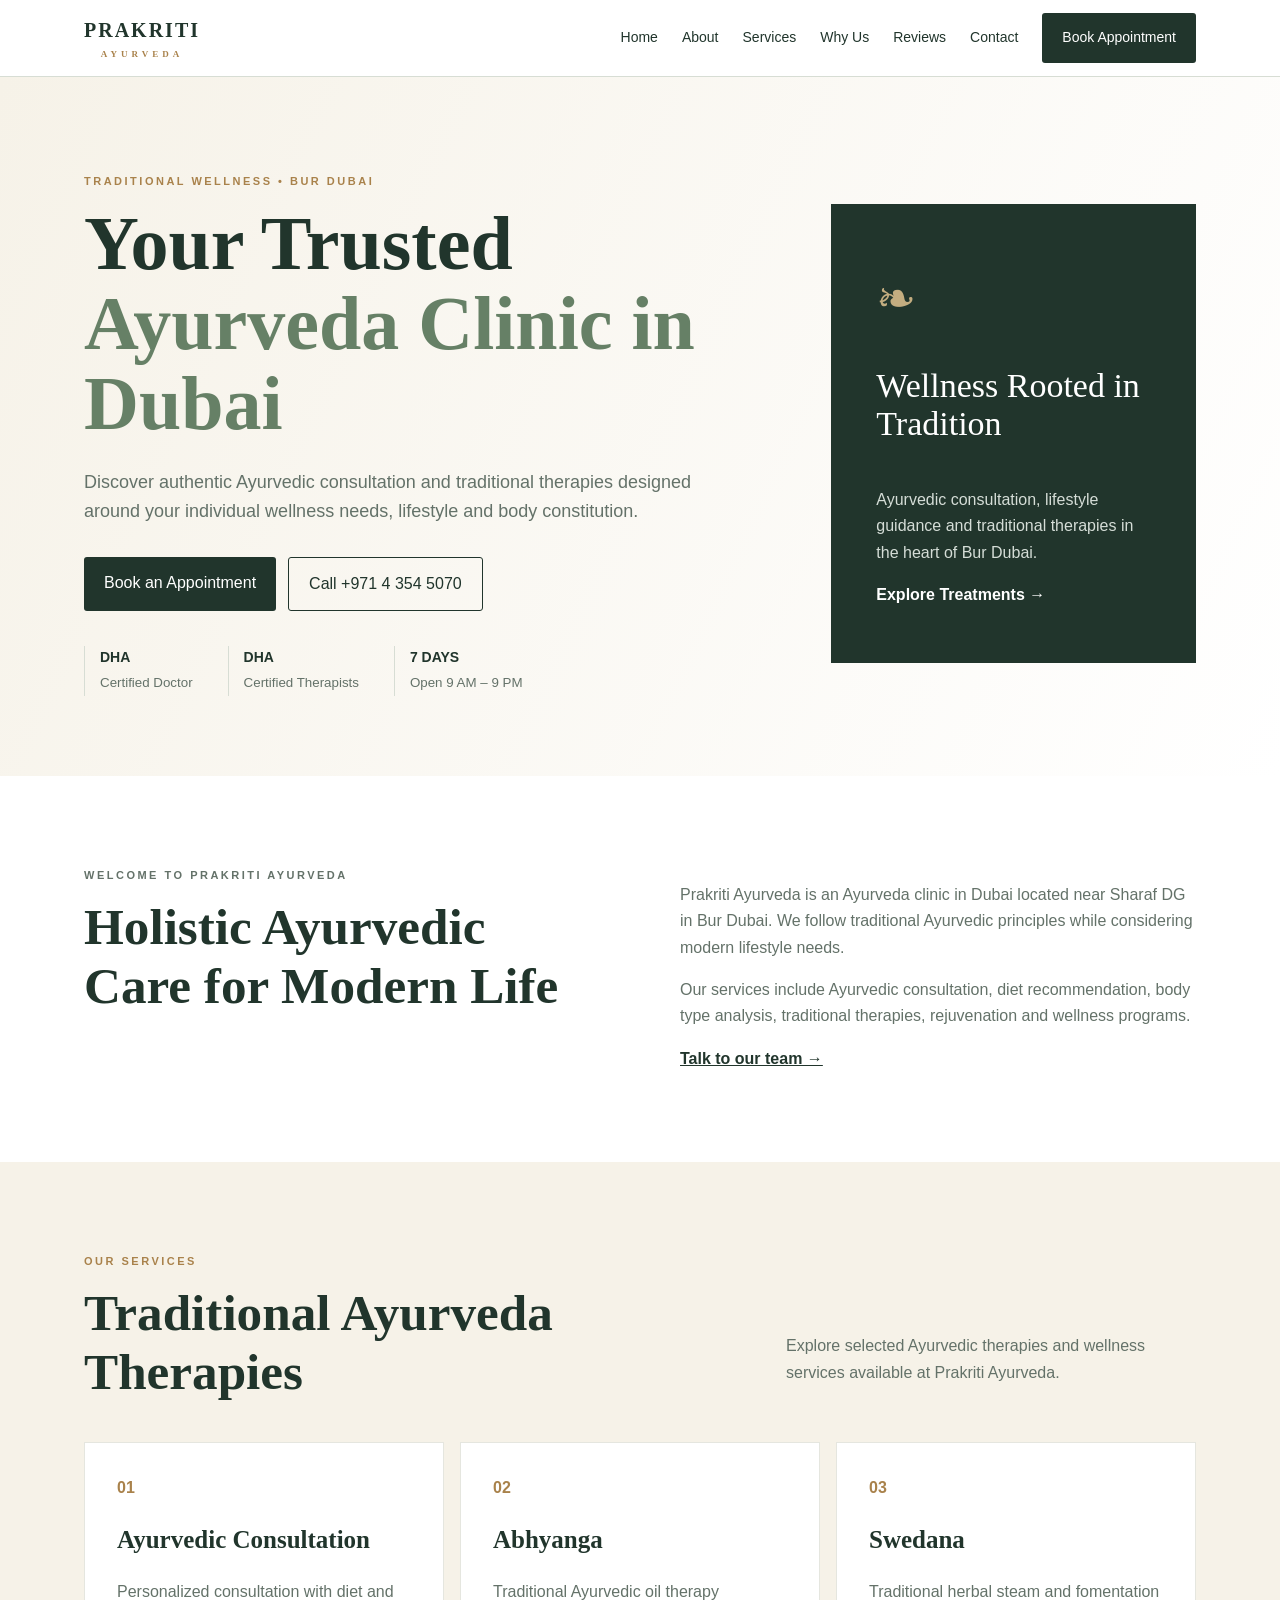
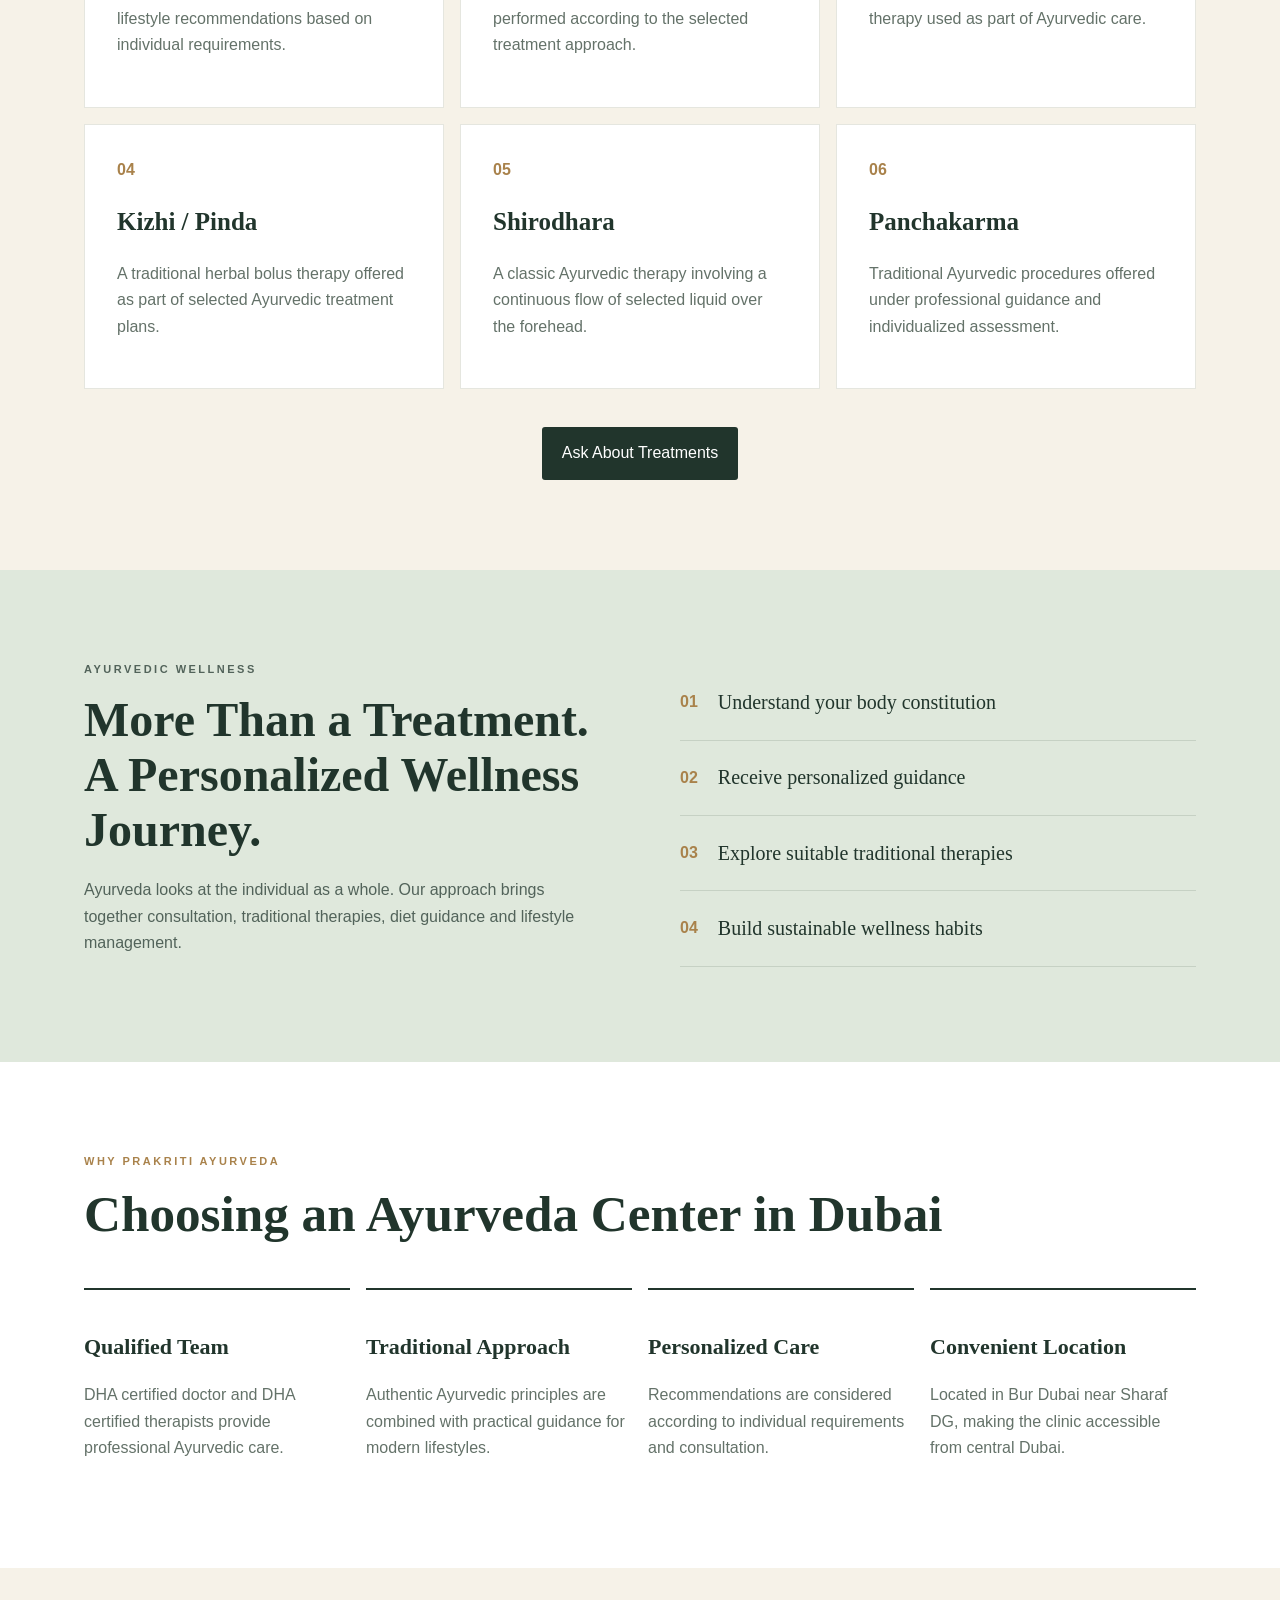
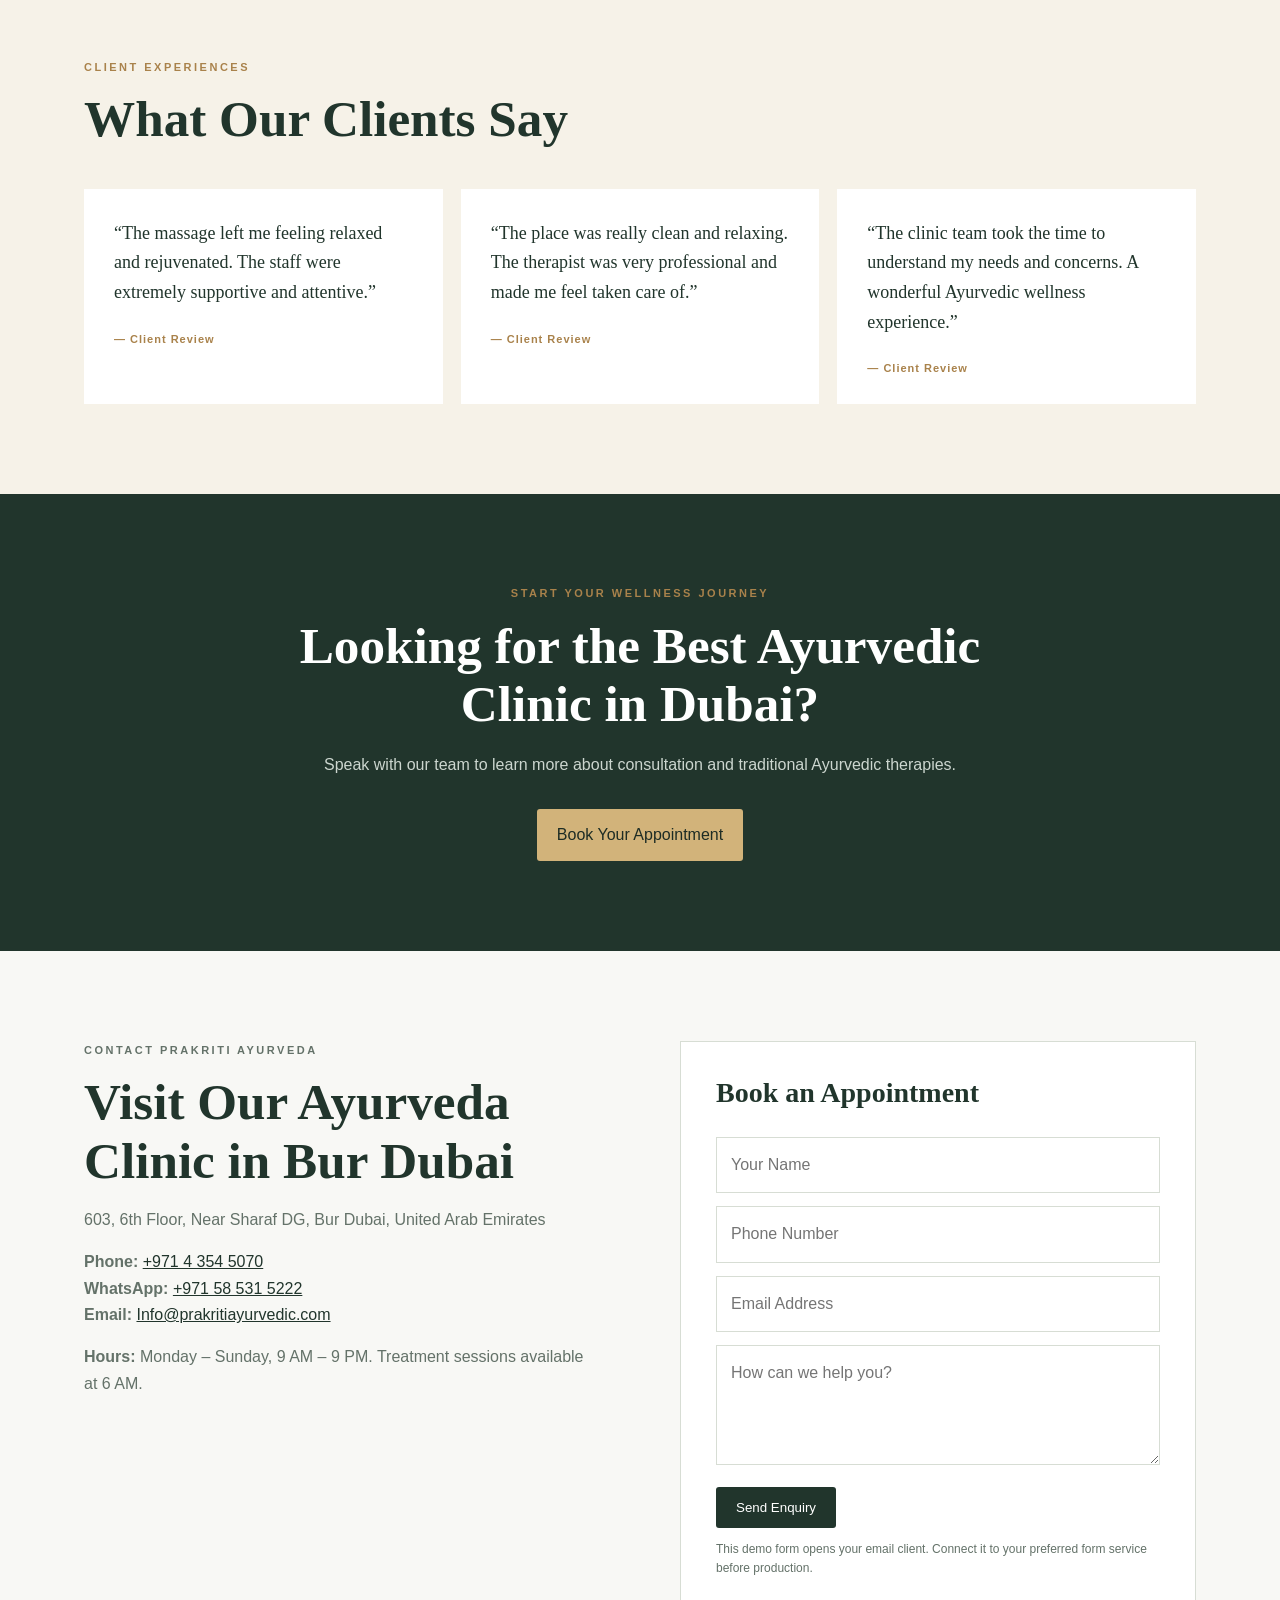
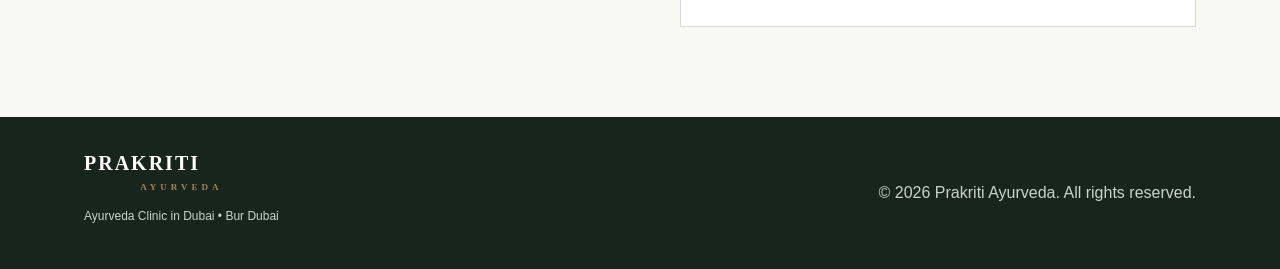
==== index.html @ c51dbab9 "Add files via upload" ====
<!DOCTYPE html>
<html lang="en">
<head>
  <meta charset="UTF-8">
  <meta name="viewport" content="width=device-width, initial-scale=1.0">
  <title>Prakriti Ayurveda | Ayurveda Clinic in Dubai</title>
  <meta name="description" content="Prakriti Ayurveda is an Ayurveda clinic in Bur Dubai offering Ayurvedic consultation, traditional therapies, Panchakarma, rejuvenation and wellness services.">
  <meta name="keywords" content="best ayurvedic clinic in dubai, ayurveda clinic in dubai, ayurveda center in dubai">
  <link rel="canonical" href="https://prakritiayurvedic.com/">
  <link rel="stylesheet" href="style.css">
</head>
<body>
<header class="header">
  <div class="container nav">
    <a class="logo" href="#home">PRAKRITI <span>AYURVEDA</span></a>
    <button class="menu" aria-label="Open menu">☰</button>
    <nav>
      <a href="#home">Home</a><a href="#about">About</a><a href="#services">Services</a>
      <a href="#why">Why Us</a><a href="#reviews">Reviews</a><a href="#contact">Contact</a>
      <a class="nav-btn" href="#contact">Book Appointment</a>
    </nav>
  </div>
</header>

<main id="home">
<section class="hero">
  <div class="container hero-grid">
    <div>
      <p class="eyebrow">TRADITIONAL WELLNESS • BUR DUBAI</p>
      <h1>Your Trusted <span>Ayurveda Clinic in Dubai</span></h1>
      <p class="hero-copy">Discover authentic Ayurvedic consultation and traditional therapies designed around your individual wellness needs, lifestyle and body constitution.</p>
      <div class="buttons">
        <a class="btn" href="#contact">Book an Appointment</a>
        <a class="btn secondary" href="tel:+97143545070">Call +971 4 354 5070</a>
      </div>
      <div class="trust">
        <div><strong>DHA</strong><small>Certified Doctor</small></div>
        <div><strong>DHA</strong><small>Certified Therapists</small></div>
        <div><strong>7 DAYS</strong><small>Open 9 AM – 9 PM</small></div>
      </div>
    </div>
    <div class="hero-card">
      <div class="leaf">❧</div>
      <h2>Wellness Rooted in Tradition</h2>
      <p>Ayurvedic consultation, lifestyle guidance and traditional therapies in the heart of Bur Dubai.</p>
      <a href="#services">Explore Treatments →</a>
    </div>
  </div>
</section>

<section class="intro" id="about">
  <div class="container two-col">
    <div>
      <p class="eyebrow">WELCOME TO PRAKRITI AYURVEDA</p>
      <h2>Holistic Ayurvedic Care for Modern Life</h2>
    </div>
    <div>
      <p>Prakriti Ayurveda is an Ayurveda clinic in Dubai located near Sharaf DG in Bur Dubai. We follow traditional Ayurvedic principles while considering modern lifestyle needs.</p>
      <p>Our services include Ayurvedic consultation, diet recommendation, body type analysis, traditional therapies, rejuvenation and wellness programs.</p>
      <a class="text-link" href="#contact">Talk to our team →</a>
    </div>
  </div>
</section>

<section class="services" id="services">
  <div class="container">
    <div class="section-head">
      <div><p class="eyebrow">OUR SERVICES</p><h2>Traditional Ayurveda Therapies</h2></div>
      <p>Explore selected Ayurvedic therapies and wellness services available at Prakriti Ayurveda.</p>
    </div>
    <div class="cards">
      <article><span>01</span><h3>Ayurvedic Consultation</h3><p>Personalized consultation with diet and lifestyle recommendations based on individual requirements.</p></article>
      <article><span>02</span><h3>Abhyanga</h3><p>Traditional Ayurvedic oil therapy performed according to the selected treatment approach.</p></article>
      <article><span>03</span><h3>Swedana</h3><p>Traditional herbal steam and fomentation therapy used as part of Ayurvedic care.</p></article>
      <article><span>04</span><h3>Kizhi / Pinda</h3><p>A traditional herbal bolus therapy offered as part of selected Ayurvedic treatment plans.</p></article>
      <article><span>05</span><h3>Shirodhara</h3><p>A classic Ayurvedic therapy involving a continuous flow of selected liquid over the forehead.</p></article>
      <article><span>06</span><h3>Panchakarma</h3><p>Traditional Ayurvedic procedures offered under professional guidance and individualized assessment.</p></article>
    </div>
    <div class="center"><a class="btn" href="#contact">Ask About Treatments</a></div>
  </div>
</section>

<section class="feature">
  <div class="container feature-grid">
    <div class="feature-box"><p class="eyebrow">AYURVEDIC WELLNESS</p><h2>More Than a Treatment. A Personalized Wellness Journey.</h2><p>Ayurveda looks at the individual as a whole. Our approach brings together consultation, traditional therapies, diet guidance and lifestyle management.</p></div>
    <div class="points">
      <div><b>01</b><span>Understand your body constitution</span></div>
      <div><b>02</b><span>Receive personalized guidance</span></div>
      <div><b>03</b><span>Explore suitable traditional therapies</span></div>
      <div><b>04</b><span>Build sustainable wellness habits</span></div>
    </div>
  </div>
</section>

<section class="why" id="why">
  <div class="container">
    <p class="eyebrow">WHY PRAKRITI AYURVEDA</p>
    <h2>Choosing an Ayurveda Center in Dubai</h2>
    <div class="why-grid">
      <div><h3>Qualified Team</h3><p>DHA certified doctor and DHA certified therapists provide professional Ayurvedic care.</p></div>
      <div><h3>Traditional Approach</h3><p>Authentic Ayurvedic principles are combined with practical guidance for modern lifestyles.</p></div>
      <div><h3>Personalized Care</h3><p>Recommendations are considered according to individual requirements and consultation.</p></div>
      <div><h3>Convenient Location</h3><p>Located in Bur Dubai near Sharaf DG, making the clinic accessible from central Dubai.</p></div>
    </div>
  </div>
</section>

<section class="reviews" id="reviews">
  <div class="container">
    <p class="eyebrow">CLIENT EXPERIENCES</p>
    <h2>What Our Clients Say</h2>
    <div class="review-grid">
      <blockquote>“The massage left me feeling relaxed and rejuvenated. The staff were extremely supportive and attentive.”<cite>— Client Review</cite></blockquote>
      <blockquote>“The place was really clean and relaxing. The therapist was very professional and made me feel taken care of.”<cite>— Client Review</cite></blockquote>
      <blockquote>“The clinic team took the time to understand my needs and concerns. A wonderful Ayurvedic wellness experience.”<cite>— Client Review</cite></blockquote>
    </div>
  </div>
</section>

<section class="cta">
  <div class="container"><p class="eyebrow">START YOUR WELLNESS JOURNEY</p><h2>Looking for the Best Ayurvedic Clinic in Dubai?</h2><p>Speak with our team to learn more about consultation and traditional Ayurvedic therapies.</p><a class="btn" href="#contact">Book Your Appointment</a></div>
</section>

<section class="contact" id="contact">
  <div class="container contact-grid">
    <div>
      <p class="eyebrow">CONTACT PRAKRITI AYURVEDA</p>
      <h2>Visit Our Ayurveda Clinic in Bur Dubai</h2>
      <p>603, 6th Floor, Near Sharaf DG, Bur Dubai, United Arab Emirates</p>
      <p><strong>Phone:</strong> <a href="tel:+97143545070">+971 4 354 5070</a><br>
      <strong>WhatsApp:</strong> <a href="https://wa.me/971585315222" target="_blank">+971 58 531 5222</a><br>
      <strong>Email:</strong> <a href="mailto:Info@prakritiayurvedic.com">Info@prakritiayurvedic.com</a></p>
      <p><strong>Hours:</strong> Monday – Sunday, 9 AM – 9 PM. Treatment sessions available at 6 AM.</p>
    </div>
    <form id="appointmentForm">
      <h3>Book an Appointment</h3>
      <input name="name" placeholder="Your Name" required>
      <input name="phone" placeholder="Phone Number" required>
      <input name="email" type="email" placeholder="Email Address">
      <textarea name="message" placeholder="How can we help you?"></textarea>
      <button class="btn" type="submit">Send Enquiry</button>
      <p class="form-note">This demo form opens your email client. Connect it to your preferred form service before production.</p>
    </form>
  </div>
</section>
</main>

<footer><div class="container footer"><div><a class="logo" href="#home">PRAKRITI <span>AYURVEDA</span></a><p>Ayurveda Clinic in Dubai • Bur Dubai</p></div><div>© 2026 Prakriti Ayurveda. All rights reserved.</div></div></footer>
<script src="script.js"></script>
</body>
</html>
---- style.css ----
:root{
  --ink:#21352c;--muted:#647269;--cream:#f6f2e8;--sage:#dfe8dc;--gold:#a9824b;
  --white:#fff;--line:#d7ddd4;--max:1160px
}
*{box-sizing:border-box}html{scroll-behavior:smooth}body{margin:0;font-family:Inter,Arial,sans-serif;color:var(--ink);background:#fff;line-height:1.65}
.container{max-width:var(--max);margin:auto;padding:0 24px}.header{position:sticky;top:0;z-index:10;background:rgba(255,255,255,.95);border-bottom:1px solid var(--line);backdrop-filter:blur(10px)}
.nav{height:76px;display:flex;align-items:center;justify-content:space-between}.logo{font-family:Georgia,serif;font-weight:800;letter-spacing:2px;text-decoration:none;color:var(--ink);font-size:20px}.logo span{display:block;font-size:9px;letter-spacing:4px;color:var(--gold);text-align:center}
nav{display:flex;align-items:center;gap:24px}nav a{color:var(--ink);text-decoration:none;font-size:14px}.nav-btn,.btn{background:var(--ink);color:#fff!important;padding:13px 20px;border-radius:3px;text-decoration:none;display:inline-block;border:0;cursor:pointer}.menu{display:none;background:none;border:0;font-size:24px}
.hero{background:linear-gradient(115deg,var(--cream),#fff);padding:95px 0 80px}.hero-grid{display:grid;grid-template-columns:1.3fr .7fr;gap:70px;align-items:center}.eyebrow{font-size:11px;letter-spacing:2.5px;font-weight:800;color:var(--gold);margin:0 0 14px}.hero h1{font:700 clamp(44px,6vw,76px)/1.05 Georgia,serif;margin:0 0 24px;max-width:800px}.hero h1 span{color:#668066}.hero-copy{font-size:18px;color:var(--muted);max-width:650px}.buttons{display:flex;gap:12px;flex-wrap:wrap;margin:30px 0}.btn.secondary{background:transparent;color:var(--ink)!important;border:1px solid var(--ink)}.trust{display:flex;gap:35px;margin-top:35px}.trust div{border-left:1px solid var(--line);padding-left:15px}.trust strong{display:block;font-size:14px}.trust small{color:var(--muted)}.hero-card{background:var(--ink);color:#fff;padding:55px 45px;min-height:360px;display:flex;flex-direction:column;justify-content:center}.hero-card .leaf{font-size:48px;color:#c3ad80}.hero-card h2{font:500 34px Georgia,serif}.hero-card p{color:#d5ddd7}.hero-card a{color:#fff;text-decoration:none;font-weight:700}
section{padding:90px 0}.intro{background:#fff}.two-col{display:grid;grid-template-columns:1fr 1fr;gap:80px}.two-col h2,.section-head h2,.why h2,.reviews h2,.contact h2,.cta h2{font:600 clamp(34px,4vw,52px)/1.15 Georgia,serif;margin:0}.two-col p{color:var(--muted)}.text-link{color:var(--ink);font-weight:700}
.services{background:var(--cream)}.section-head{display:flex;justify-content:space-between;gap:50px;align-items:end;margin-bottom:40px}.section-head>p{max-width:410px;color:var(--muted)}.cards{display:grid;grid-template-columns:repeat(3,1fr);gap:16px}.cards article{background:#fff;padding:32px;min-height:235px;border:1px solid #e5e6df}.cards span{color:var(--gold);font-weight:800}.cards h3{font:600 25px Georgia,serif}.cards p{color:var(--muted)}.center{text-align:center;margin-top:38px}
.feature{background:var(--sage)}.feature-grid{display:grid;grid-template-columns:1fr 1fr;gap:80px;align-items:center}.feature-box h2{font:600 48px/1.15 Georgia,serif;margin:0 0 20px}.feature-box p{color:#52635a}.points{display:grid;gap:0}.points div{display:flex;gap:20px;align-items:center;padding:24px 0;border-bottom:1px solid #c6d1c4}.points b{color:var(--gold)}.points span{font:500 20px Georgia,serif}
.why{background:#fff}.why-grid{display:grid;grid-template-columns:repeat(4,1fr);gap:16px;margin-top:45px}.why-grid>div{border-top:2px solid var(--ink);padding-top:22px}.why-grid h3{font:600 22px Georgia,serif}.why-grid p{color:var(--muted)}
.reviews{background:var(--cream)}.review-grid{display:grid;grid-template-columns:repeat(3,1fr);gap:18px;margin-top:40px}.review-grid blockquote{margin:0;background:#fff;padding:30px;font-family:Georgia,serif;font-size:18px}.review-grid cite{display:block;margin-top:25px;color:var(--gold);font:700 11px Arial;letter-spacing:1px}
.cta{background:var(--ink);color:#fff;text-align:center}.cta h2{max-width:800px;margin:0 auto 18px}.cta p:not(.eyebrow){color:#ccd6cf;max-width:650px;margin:0 auto 30px}.cta .btn{background:#d2b37a;color:#1d2c24!important}
.contact{background:#f8f8f5}.contact-grid{display:grid;grid-template-columns:1fr 1fr;gap:80px}.contact p{color:var(--muted)}.contact a{color:var(--ink)}form{background:#fff;padding:35px;border:1px solid var(--line)}form h3{font:600 28px Georgia,serif;margin-top:0}input,textarea{width:100%;padding:14px;margin-bottom:13px;border:1px solid var(--line);font:inherit}textarea{min-height:120px;resize:vertical}.form-note{font-size:12px!important}
footer{background:#18251f;color:#c9d2cc;padding:30px 0}.footer{display:flex;justify-content:space-between;gap:30px;align-items:center}.footer .logo{color:#fff}.footer p{font-size:12px}
@media(max-width:850px){nav{display:none}.menu{display:block}.nav.open nav{display:flex;position:absolute;top:76px;left:0;right:0;background:#fff;flex-direction:column;padding:25px}.hero-grid,.two-col,.feature-grid,.contact-grid{grid-template-columns:1fr}.hero{padding:65px 0}.hero-card{min-height:280px}.cards{grid-template-columns:repeat(2,1fr)}.why-grid{grid-template-columns:repeat(2,1fr)}.review-grid{grid-template-columns:1fr}.section-head{display:block}.feature-box h2{font-size:38px}}
@media(max-width:560px){.cards,.why-grid{grid-template-columns:1fr}.trust{gap:12px;flex-wrap:wrap}.hero h1{font-size:44px}.footer{display:block}.footer>div:last-child{margin-top:20px}}
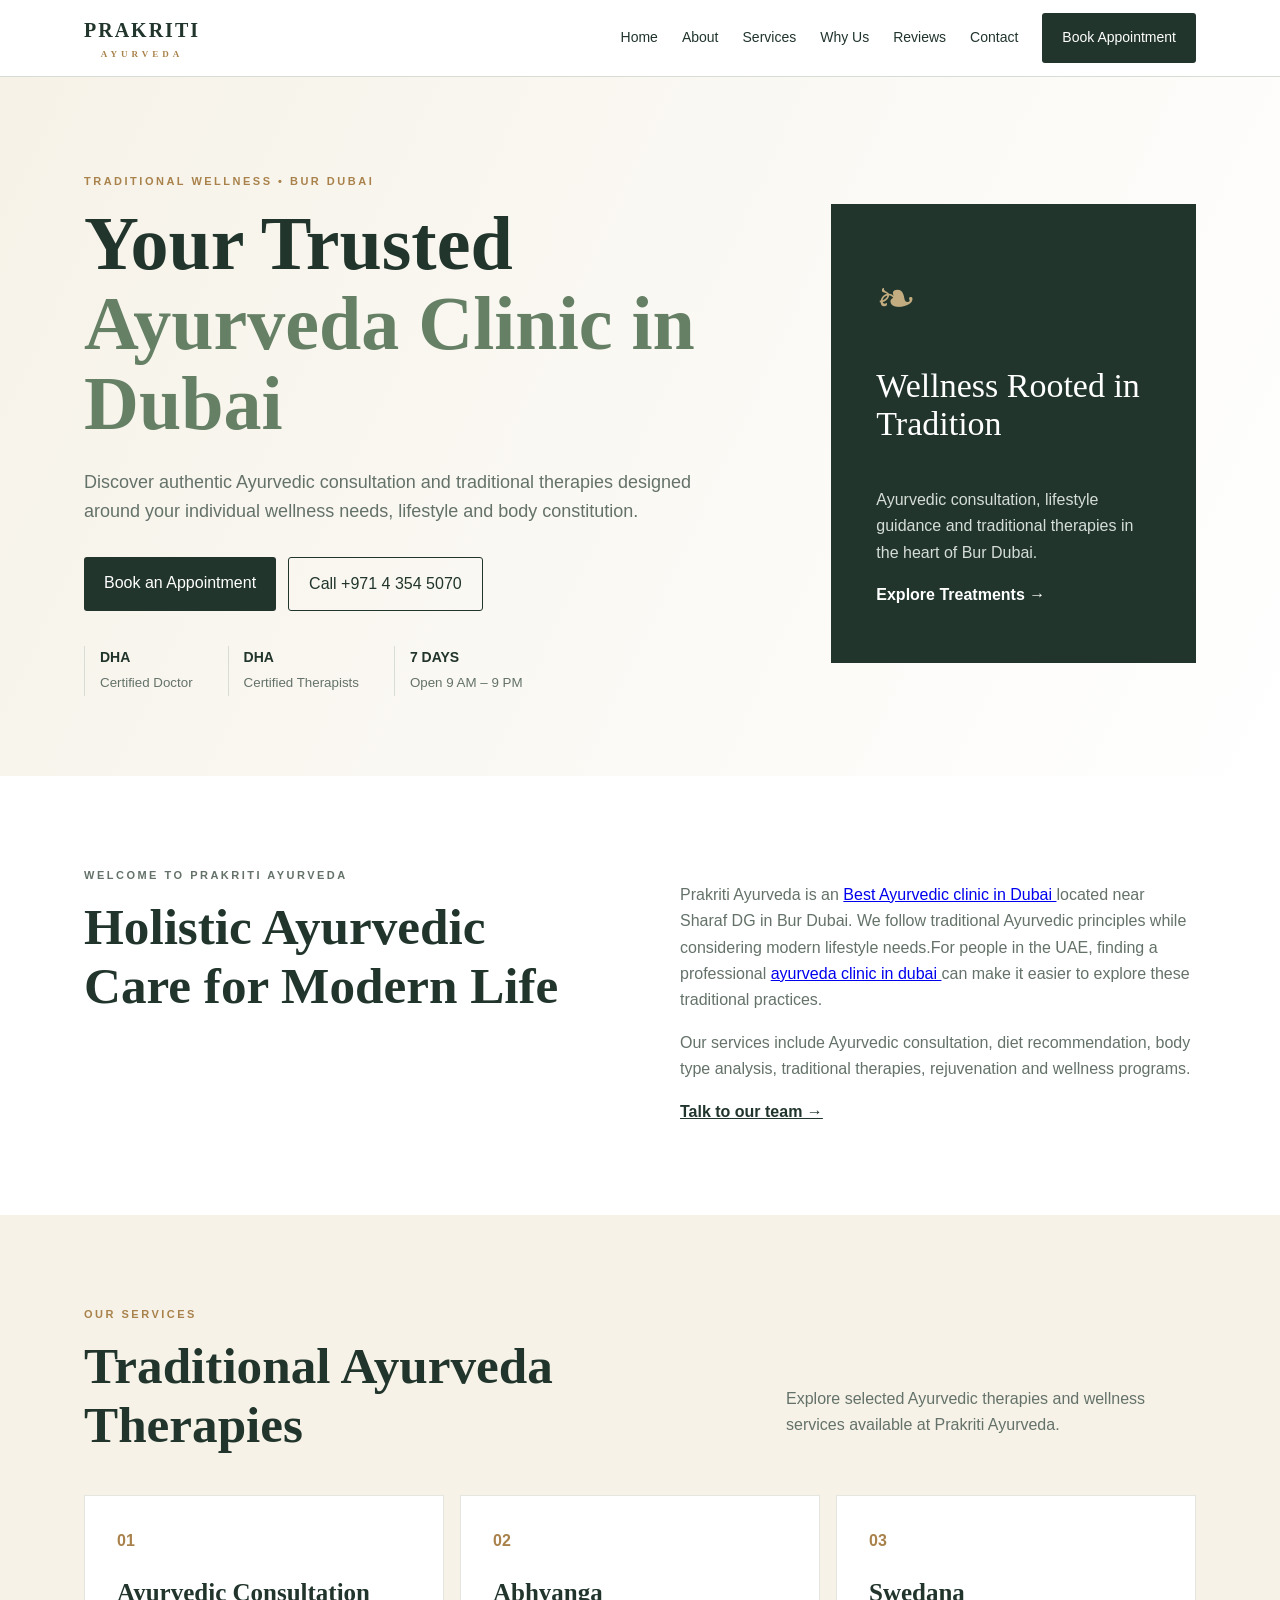
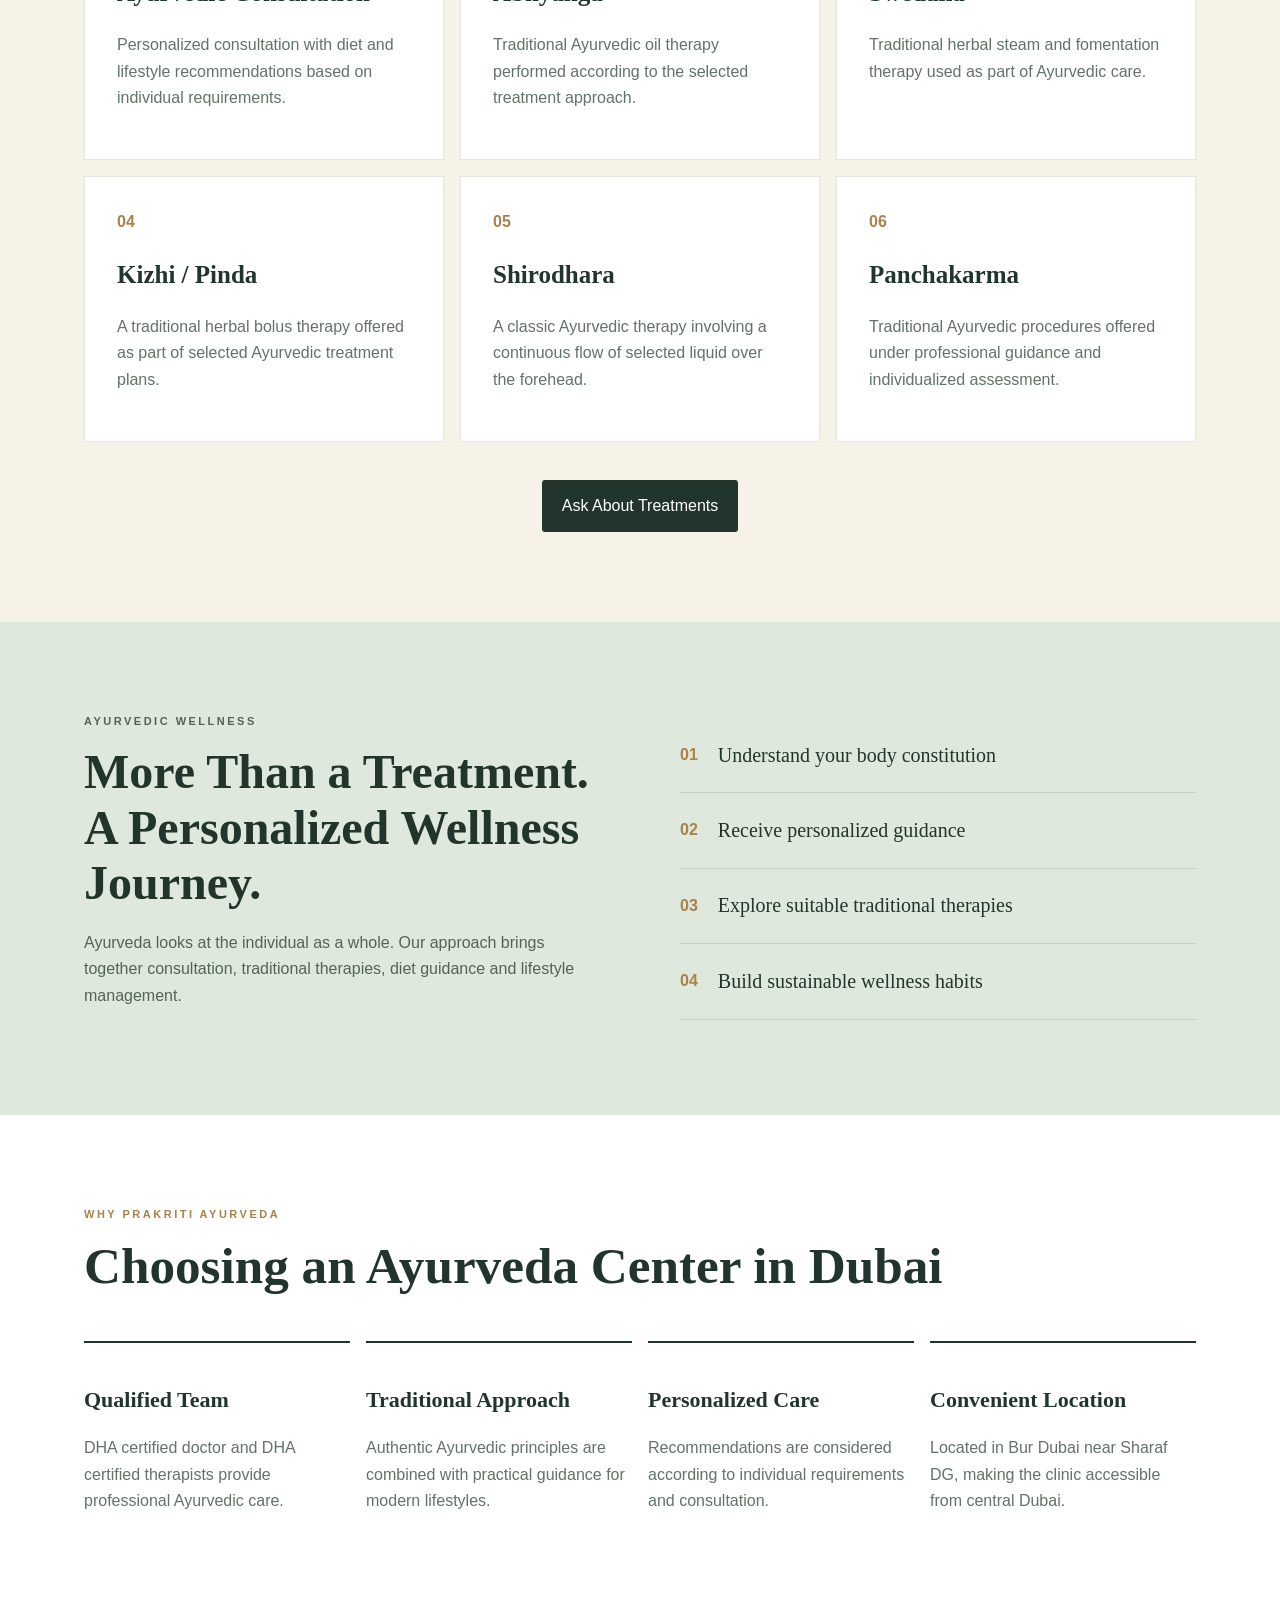
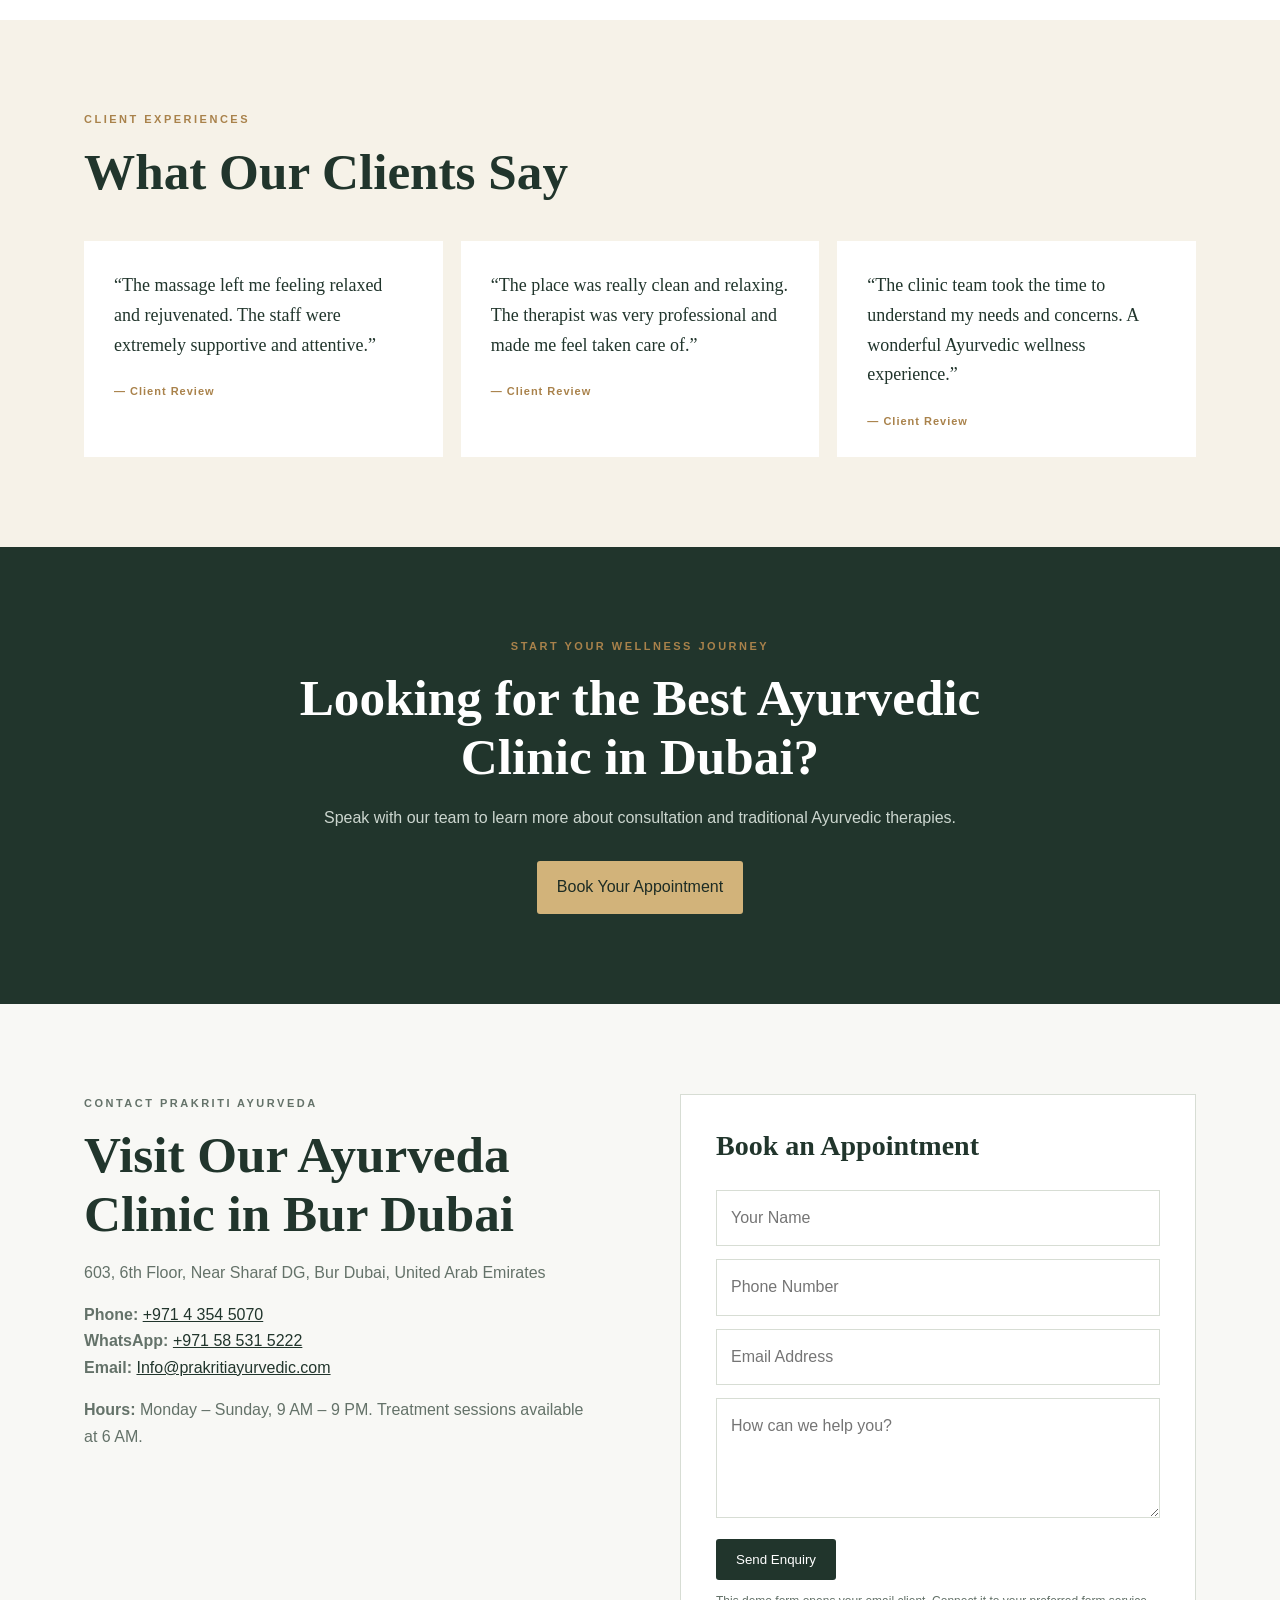
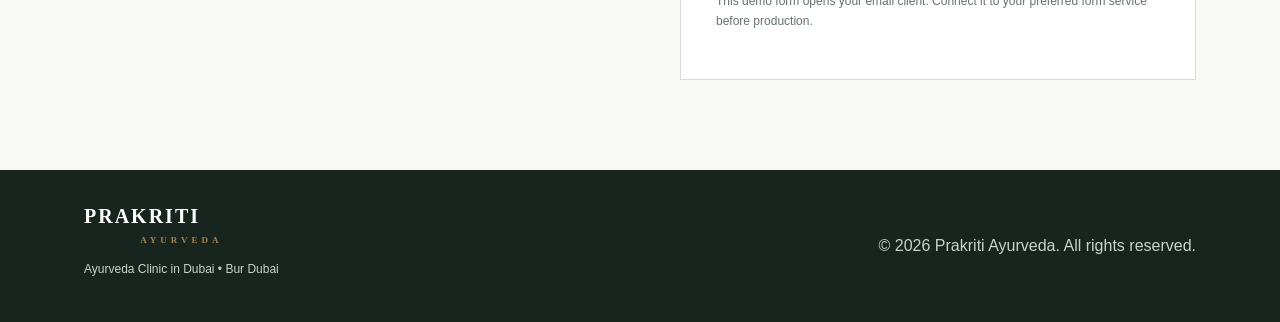
==== commit 8662c680: "Update index.html" ====
--- a/index.html
+++ b/index.html
@@ -55,7 +55,7 @@
       <h2>Holistic Ayurvedic Care for Modern Life</h2>
     </div>
     <div>
-      <p>Prakriti Ayurveda is an Ayurveda clinic in Dubai located near Sharaf DG in Bur Dubai. We follow traditional Ayurvedic principles while considering modern lifestyle needs.</p>
+      <p>Prakriti Ayurveda is an <a href="https://prakritiayurvedic.com/">Best Ayurvedic clinic in Dubai </a>located near Sharaf DG in Bur Dubai. We follow traditional Ayurvedic principles while considering modern lifestyle needs.For people in the UAE, finding a professional <a href="https://prakritiayurvedic.com/">ayurveda clinic in dubai </a>can make it easier to explore these traditional practices.</p>
       <p>Our services include Ayurvedic consultation, diet recommendation, body type analysis, traditional therapies, rejuvenation and wellness programs.</p>
       <a class="text-link" href="#contact">Talk to our team →</a>
     </div>
@@ -148,4 +148,4 @@
 <footer><div class="container footer"><div><a class="logo" href="#home">PRAKRITI <span>AYURVEDA</span></a><p>Ayurveda Clinic in Dubai • Bur Dubai</p></div><div>© 2026 Prakriti Ayurveda. All rights reserved.</div></div></footer>
 <script src="script.js"></script>
 </body>
-</html>+</html>
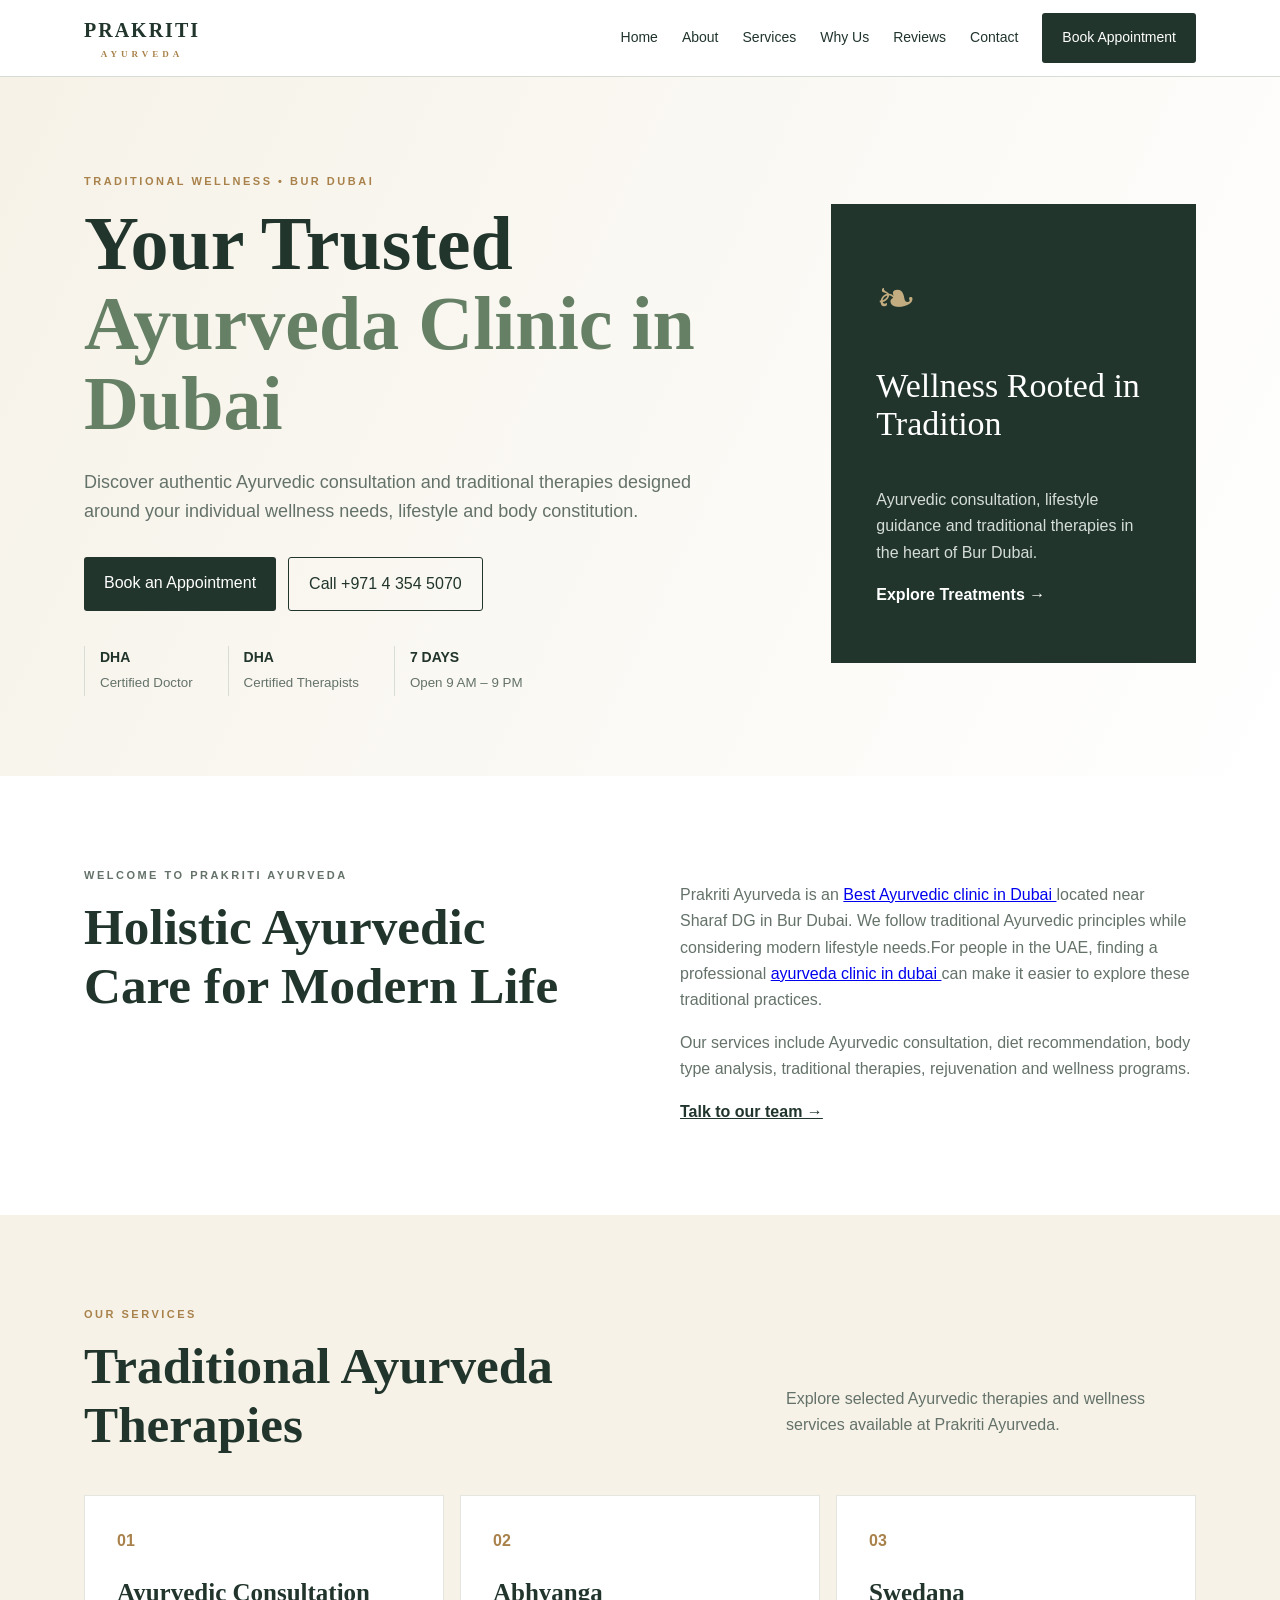
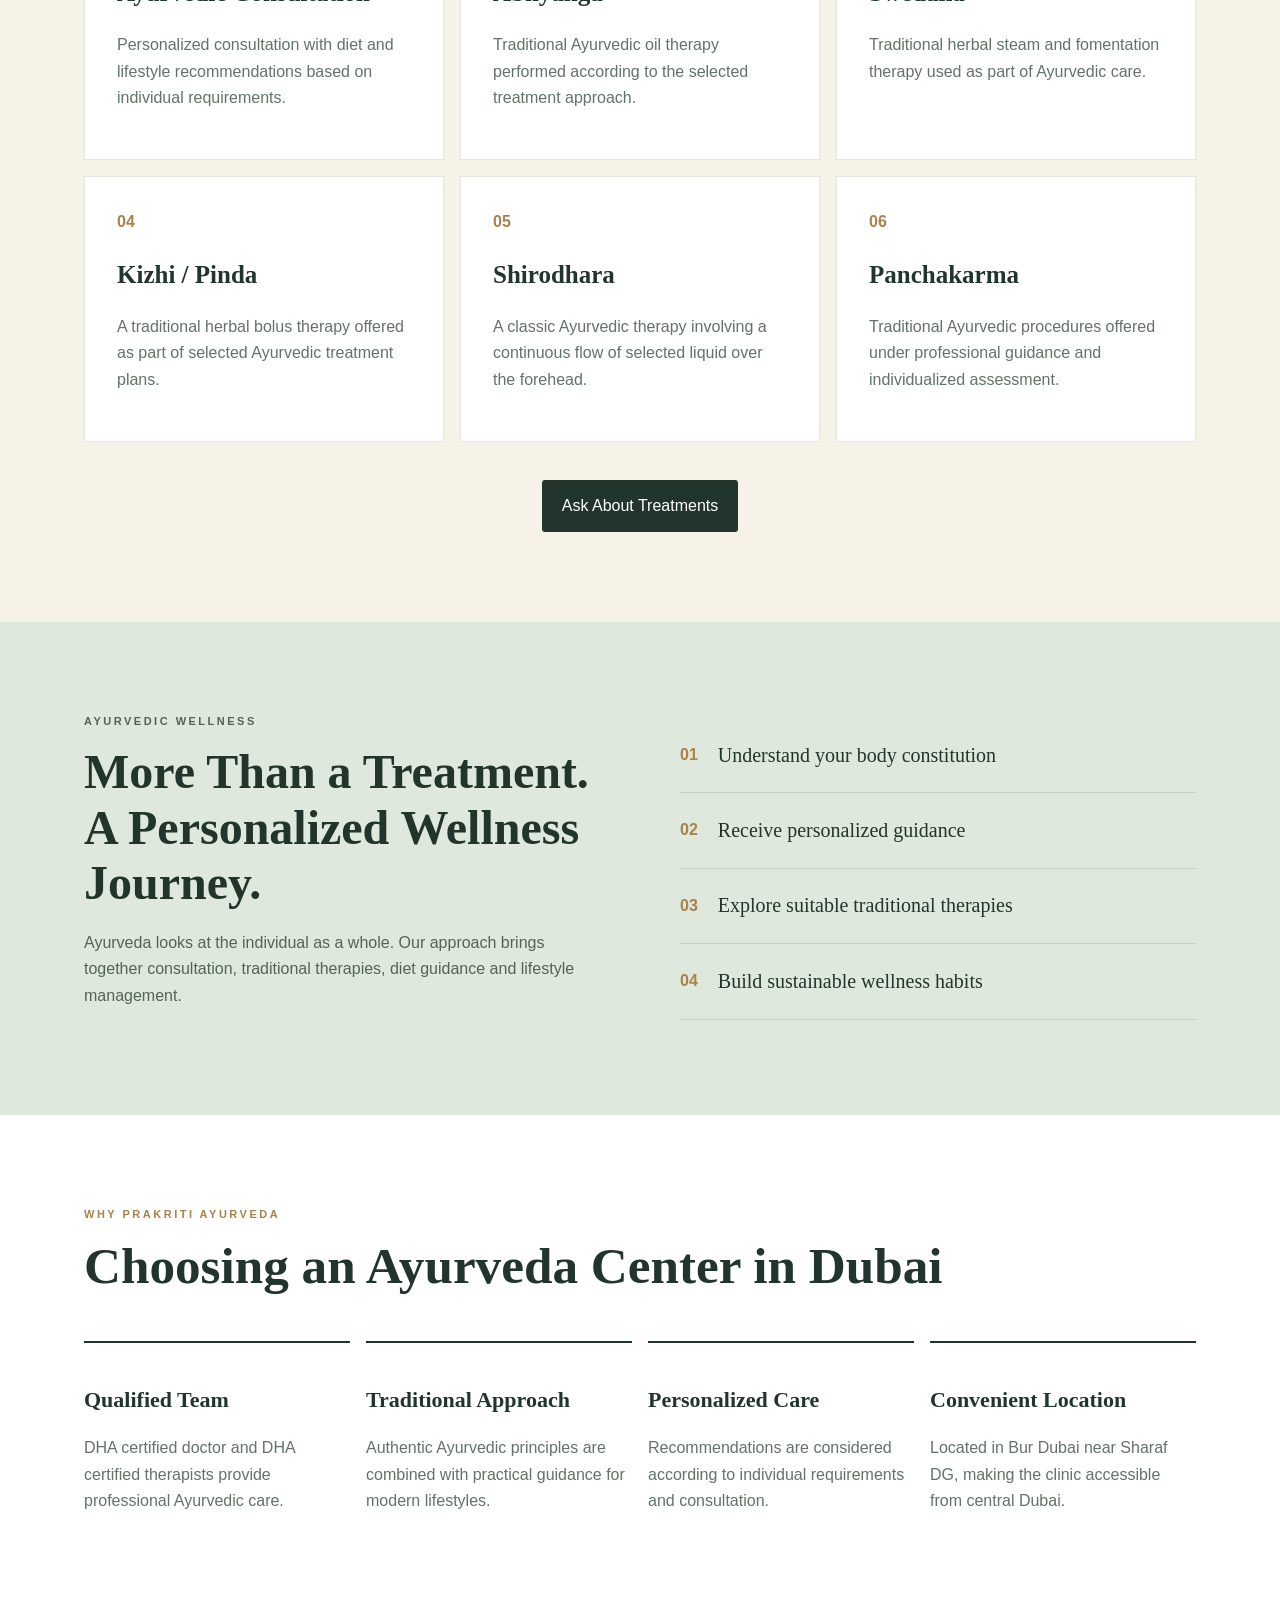
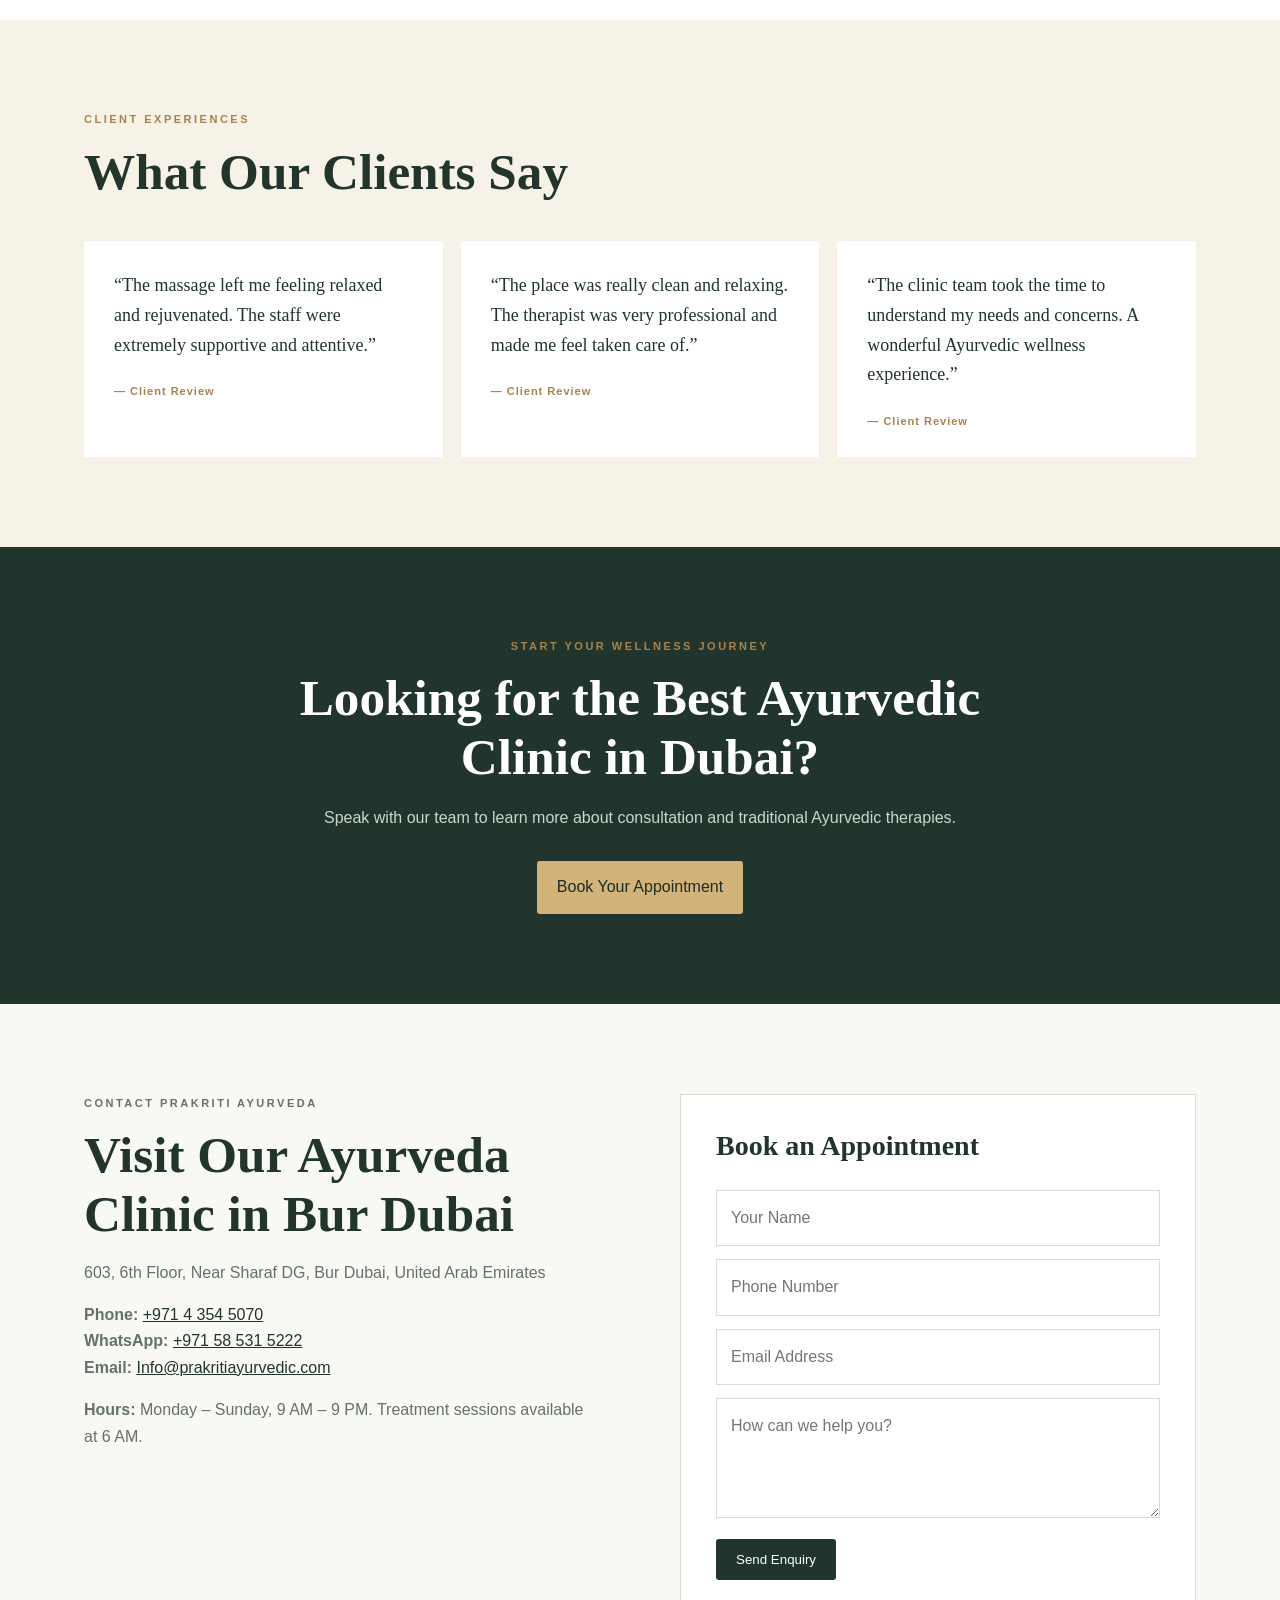
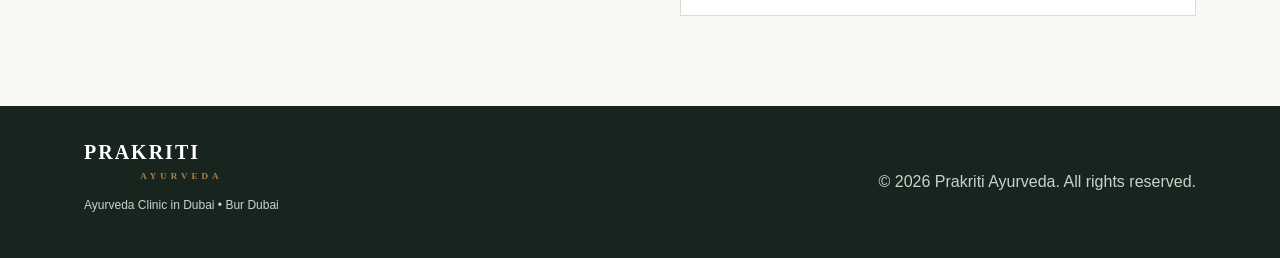
==== commit cfd0947e: "Update index.html" ====
--- a/index.html
+++ b/index.html
@@ -17,7 +17,7 @@
     <nav>
       <a href="#home">Home</a><a href="#about">About</a><a href="#services">Services</a>
       <a href="#why">Why Us</a><a href="#reviews">Reviews</a><a href="#contact">Contact</a>
-      <a class="nav-btn" href="#contact">Book Appointment</a>
+      <a class="nav-btn" href="https://prakritiayurvedic.com/">Book Appointment</a>
     </nav>
   </div>
 </header>
@@ -139,7 +139,7 @@
       <input name="email" type="email" placeholder="Email Address">
       <textarea name="message" placeholder="How can we help you?"></textarea>
       <button class="btn" type="submit">Send Enquiry</button>
-      <p class="form-note">This demo form opens your email client. Connect it to your preferred form service before production.</p>
+      
     </form>
   </div>
 </section>
